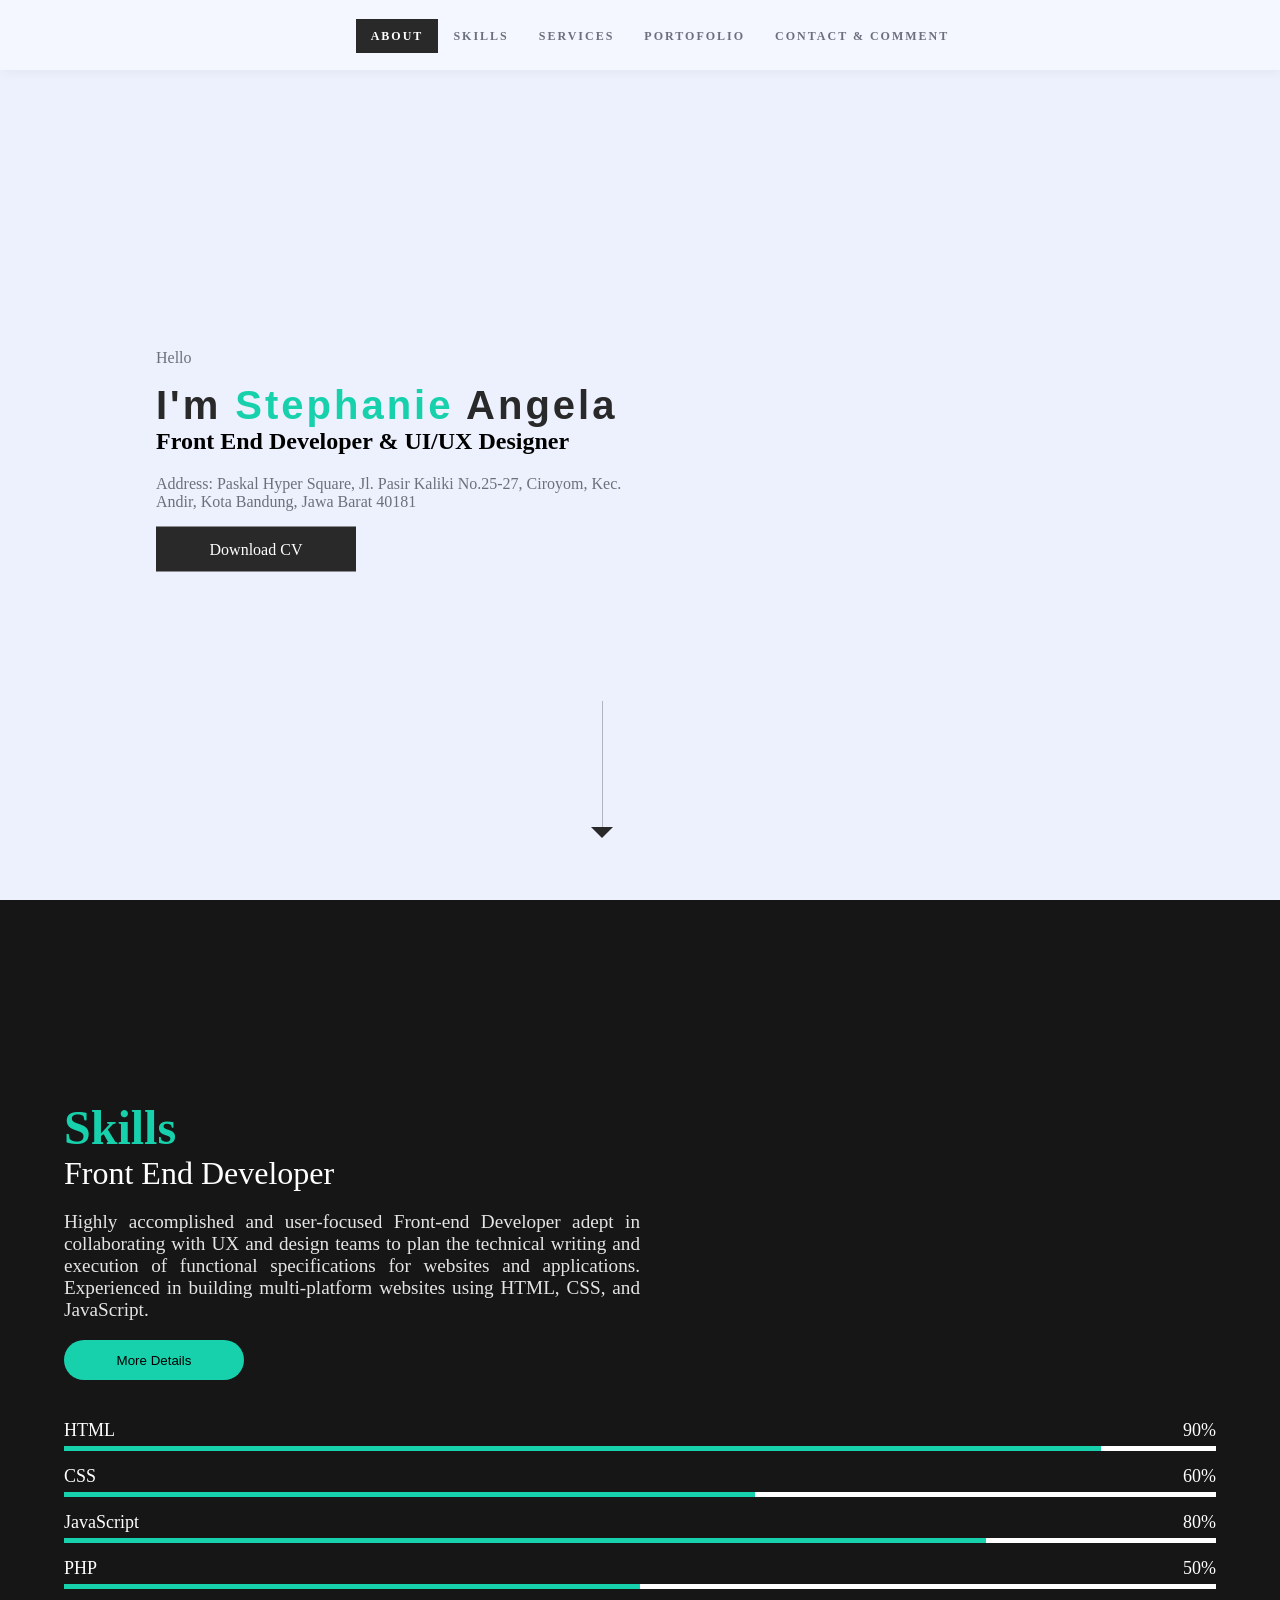
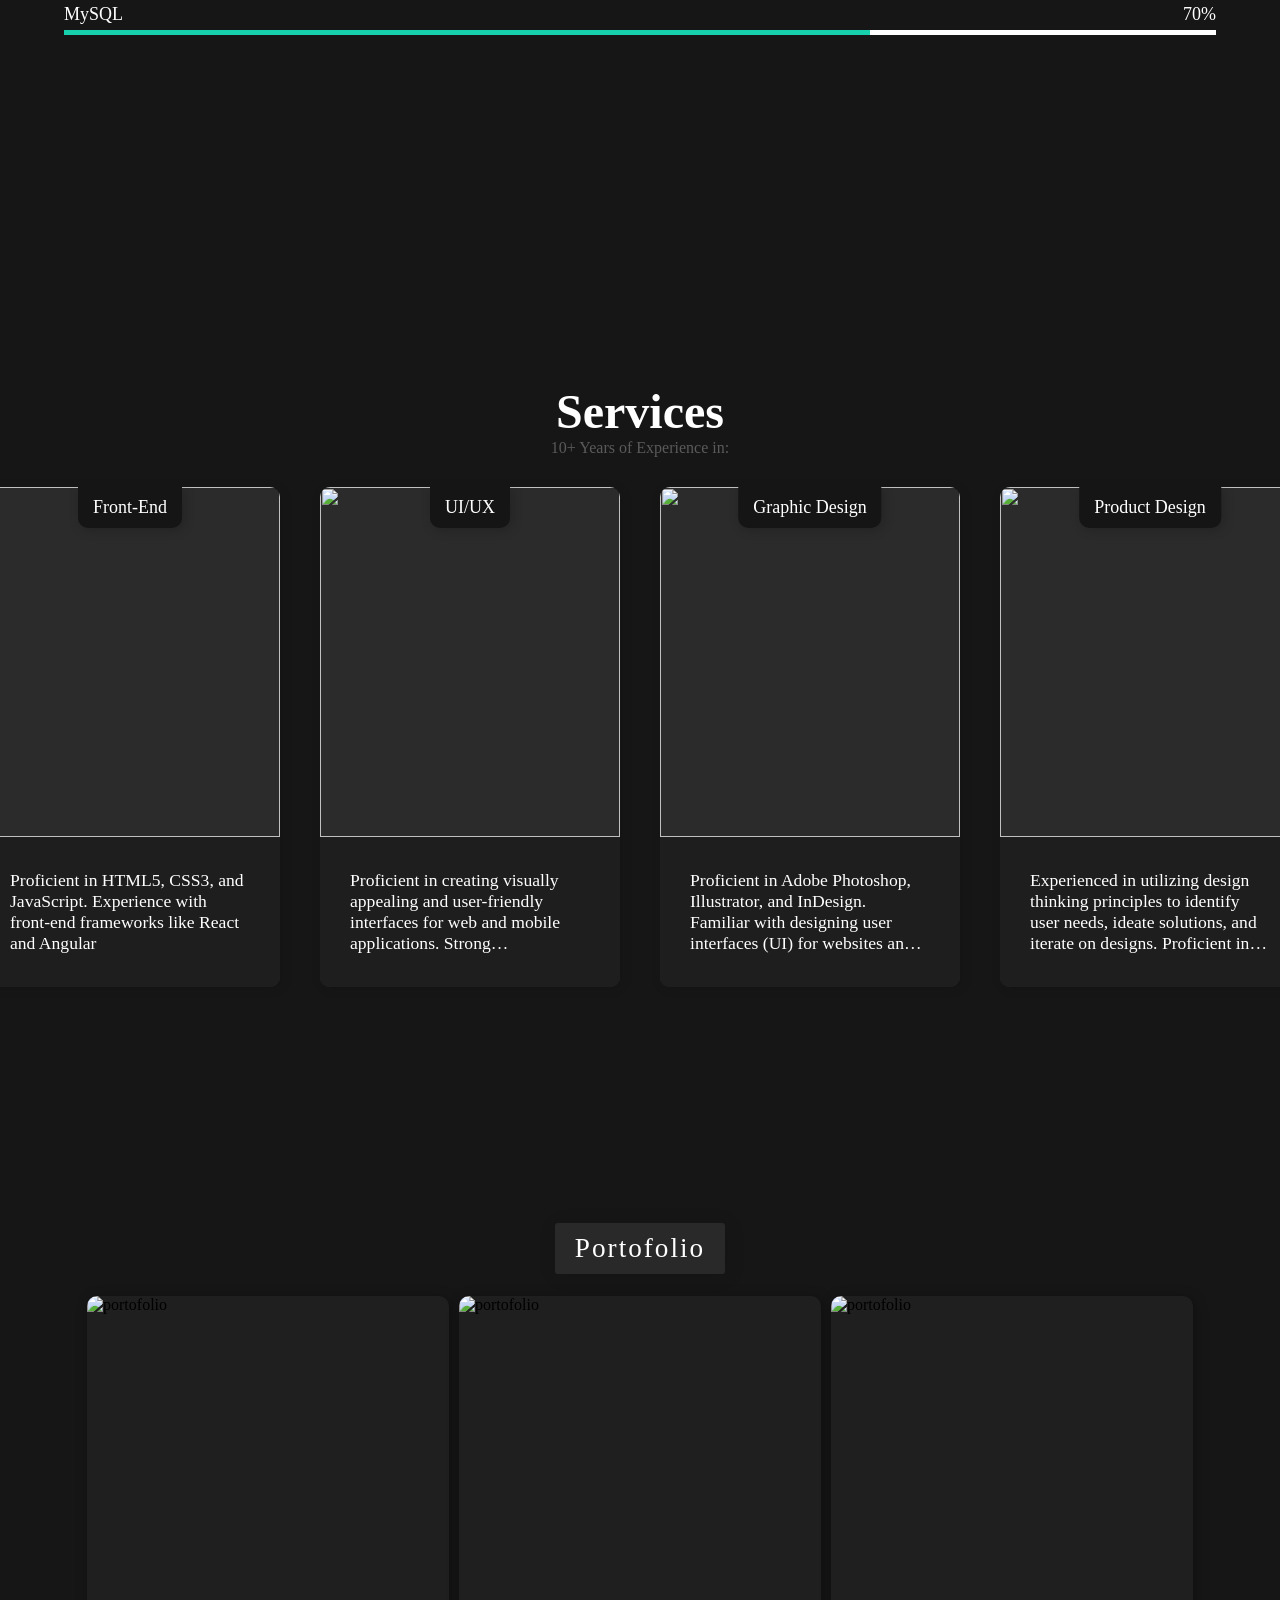
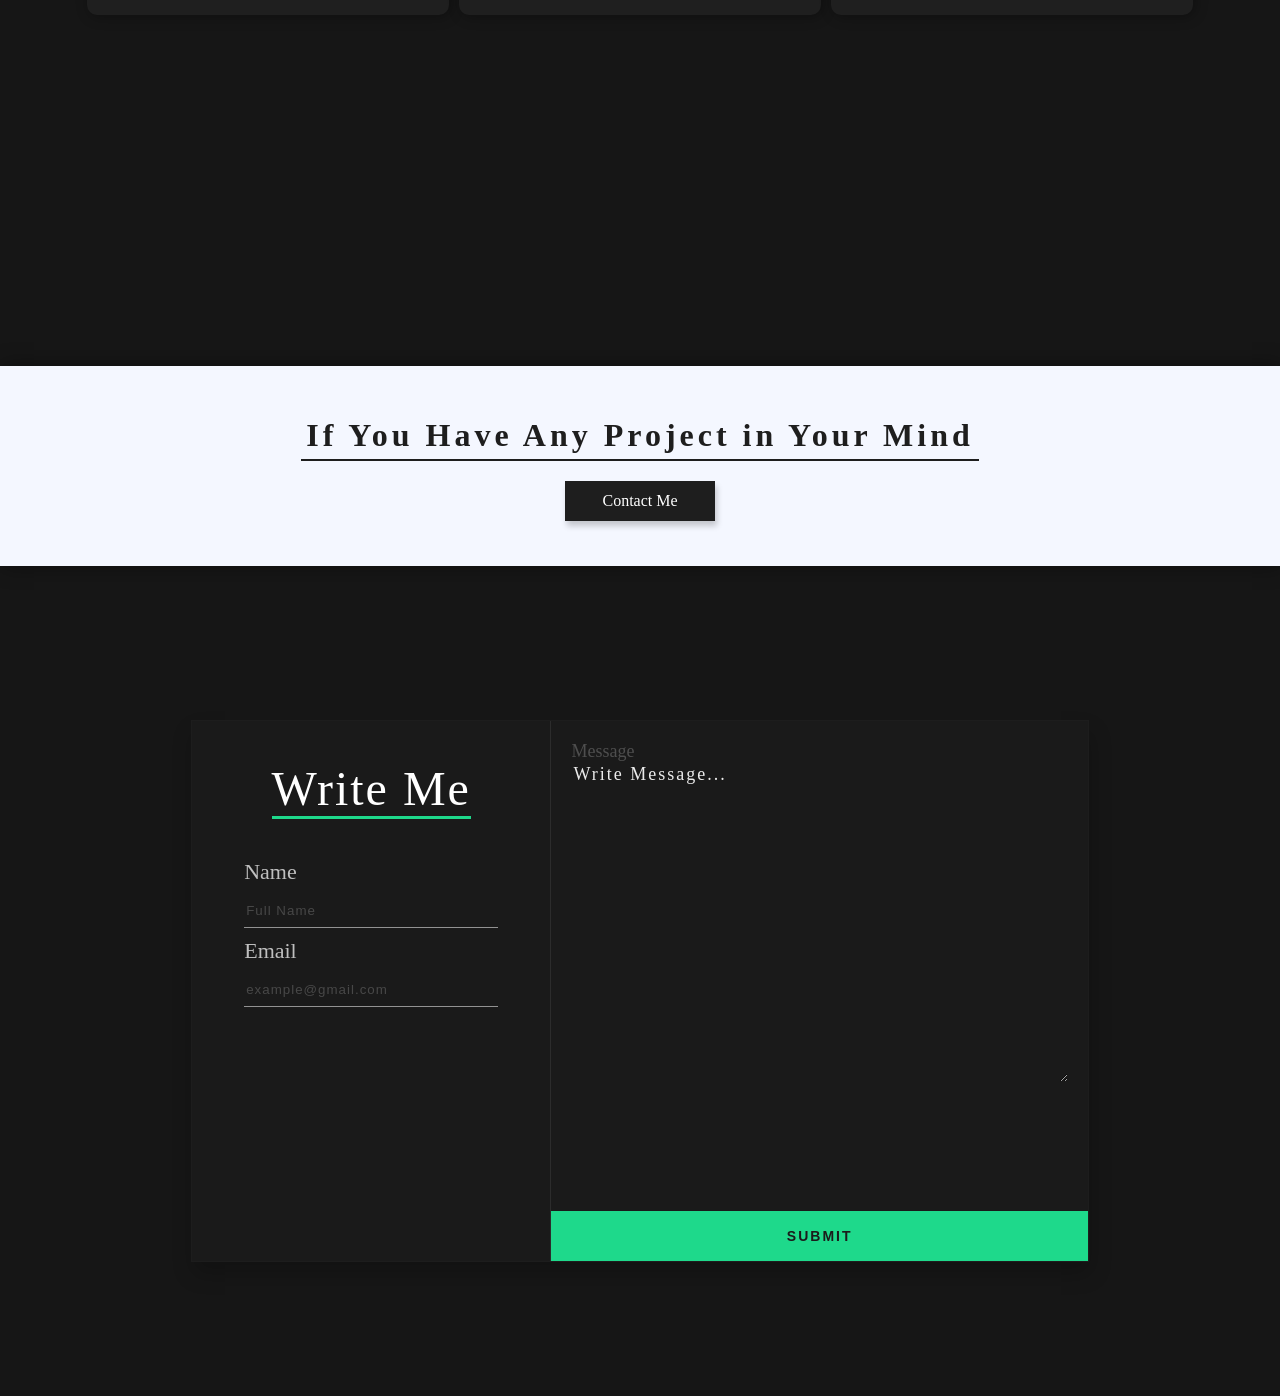
==== index.html @ 027e1a43 "Rename personalwebsite.html to index.html" ====
<!DOCTYPE html>
<html lang="en">
<head>
    <meta charset="UTF-8">
    <meta http-equiv="X-UA-Compatible" content="Ie-edge">
    <meta name="viewport" content="width=device-width, initial-scale=1.0">
    <title>Stephanie Angela's Personal Website</title>
    <link rel="stylesheet" type="text/css" href="personalwebsite.css">
    <script src="https://kit.fontawesome.com/c8e4d183c2.js" crossorigin="anonymous"></script>
</link>
</head>
<body>
    <section id="main">
        <nav>
            <div class="toggle">
                <i class="fas fa-bars"></i>
            </div>
            <ul class="menu">
                <li><a href="#main" class="active">About</a></li>
                <li><a href="#about">Skills</a></li>
                <li><a href="#services">Services</a></li>
                <li><a href="#portofolio">Portofolio</a></li>
                <li><a href="#contact-form">Contact & Comment</a></li>
            </ul>
        </nav>

        <div class="name">
            <p>Hello</p>
            <h1>I'm <span id="steph">Stephanie</span> Angela</h1>
            <h2>Front End Developer & UI/UX Designer</h2>
            <p class="details">
                Address: Paskal Hyper Square, Jl. Pasir Kaliki No.25-27, Ciroyom, Kec. Andir, Kota Bandung, Jawa Barat 40181
            </p>
            <a href="#" class="cv">Download CV</a>
        </div>

        <div class="social">
            <a href="#"><i class="fab fa-facebook-f"></i></a>
            <a href="#"><i class="fab fa-twitter"></i></a>
            <a href="#"><i class="fab fa-instagram"></i></a>
            <a href="#"><i class="fab fa-youtube"></i></a>
        </div>
        <div class="arrow"></div>
    </section>

    <section class="skills" id="about" >
        <div class="skills-content">
            <div class="column left">
                <div class="about-text">
                <h1>Skills</h1>
                <h2>Front End Developer</h2>
                <p>Highly accomplished and user-focused Front-end Developer adept in collaborating with UX and design 
                    teams to plan the technical writing and execution of functional specifications for websites and 
                    applications. Experienced in building multi-platform websites using HTML, CSS, and JavaScript. </p>
                <button>More Details</button>
                </div>
            </div>
            
            <div class="column right">
                    <div class="bars">
                        <div class="info">
                            <span>HTML</span>
                            <span>90%</span>
                        </div>
                        <div class="line html"></div>
                    </div>
                    <div class="bars">
                        <div class="info">
                            <span>CSS</span>
                            <span>60%</span>
                        </div>
                        <div class="line css"></div>
                    </div>
                    <div class="bars">
                        <div class="info">
                            <span>JavaScript</span>
                            <span>80%</span>
                        </div>
                        <div class="line js"></div>
                    </div>
                    <div class="bars">
                        <div class="info">
                            <span>PHP</span>
                            <span>50%</span>
                        </div>
                        <div class="line php"></div>
                    </div>
                    <div class="bars">
                        <div class="info">
                            <span>MySQL</span>
                            <span>70%</span>
                        </div>
                        <div class="line mysql"></div>
                    </div>
            </div>
        </div>
    </section>

    <section id="services">
        <div class="s-heading">
            <h1>Services</h1>
            <p>10+ Years of Experience in:</p>
        </div>

        <div class="s-b-container">
            <div class="s-box">
                <div class="s-b-img">
                    <div class="s-type">Front-End</div>
                        <img src="https://global-uploads.webflow.com/6100d0111a4ed76bc1b9fd54/616fc5ee54b33d58053cf060_616fc5e0b1e1d06c916768d9_front-end-back-end.png">
                </div>
                <div class="s-b-text">
                    <a href="#">Proficient in HTML5, CSS3, and JavaScript. 
                        Experience with front-end frameworks like React and Angular</a>
                </div>
            </div>
            <div class="s-box">
                <div class="s-b-img">
                    <div class="s-type">UI/UX</div>
                        <img src="https://indi.tech/wp-content/uploads/2022/03/Screenshot-2022-03-24-223956.png">
                </div>
                <div class="s-b-text">
                    <a href="#"> Proficient in creating visually appealing and user-friendly interfaces for web 
                        and mobile applications. Strong understanding of UX principles and best practices. </a>
                </div>
            </div>
            <div class="s-box">
                <div class="s-b-img">
                    <div class="s-type">Graphic Design</div>
                        <img src="https://media.istockphoto.com/id/1288965449/vector/graphic-designer-creating-logo-design-vector-flat-isometric-illustration.jpg?s=612x612&w=0&k=20&c=G-Nhw42gJpuf72LBeh7dXHZddr7UV7bTt72ZEsqevzY=">
                </div>
                <div class="s-b-text">
                    <a href="#">Proficient in Adobe Photoshop, Illustrator, and InDesign. Familiar with designing user 
                        interfaces (UI) for websites and applications, ensuring usability, accessibility, and aesthetics.  </a>
                </div>
            </div>
            <div class="s-box">
                <div class="s-b-img">
                    <div class="s-type">Product Design</div>
                        <img src="https://emeritus.org/wp-content/uploads/2022/08/Featured-Image-33.png">
                </div>
                <div class="s-b-text">
                    <a href="#">Experienced in utilizing design thinking principles to identify user needs, ideate solutions, 
                        and iterate on designs. Proficient in creating low-fidelity wireframes and high-fidelity interactive 
                        prototypes using tools such as Sketch, Figma, or Adobe XD.</a>
                </div>
            </div>
        </div>
    </section>

    <section id="portofolio">
        <h1 class="p-heading">Portofolio</h1>

        <div class="p-b-container">
            <div class="p-box">
                <div class="text-overlay">
                    <h1>Travel Website</h1>
                </div>
                <img src="https://images-platform.99static.com//OyZG6iIJVFMuperwHRCXQk_ewck=/0x0:1400x1400/fit-in/590x590/99designs-contests-attachments/56/56271/attachment_56271979" alt="portofolio">
            </div>
            <div class="p-box">
                <div class="text-overlay">
                    <h1>Agency Website</h1>
                </div>
                <img src="https://i.pinimg.com/originals/68/38/cc/6838ccf00667912d9f5ada40a5f60408.png" alt="portofolio">
            </div>
            <div class="p-box">
                <div class="text-overlay">
                    <h1>Marketing Website</h1>
                </div>
                <img src="https://cdn.dribbble.com/users/2498386/screenshots/15961096/media/a17e617a6be19c9d91671f902dd7d8f4.png?compress=1&resize=400x300&vertical=center" alt="portofolio">
            </div>
        </div>
    </section>

    <section id="contact-btn">
        <h1>If You Have Any Project in Your Mind</h1>
        <a href="#contact-form">Contact Me</a>
    </section>

    <section id="contact-form">
        <form>
            <div class="contact-left">
                <h1 class="c-l-heading">Write Me</h1>
                <div class="f-name">
                    <span class="font">Name</span>
                    <input type="text" placeholder="Full Name">
                </div>

                <div class="f-email">
                    <span class="font">Email</span>
                    <input type="email" placeholder="example@gmail.com">
                </div>
            </div>

            <div class="contact-right">
                <div class="message">
                    <span class="font">Message</span>
                    <textarea name="message" row="5" cols="20" placeholder="Write Message..."></textarea>
                </div>
                <button>submit</button>
            </div>
        </form>
    </section>

    <script type="text/javascript" src="personalwebsite.js"></script>

    <script type="text/javascript">
        $(document).ready(function(){
            $('.toggle').click(function(){
                $('.toggle i').toggleClass('active');
                $('nav ul').toggleClass('active-menu');
            });
        });
    </script>


</body>
</html></html>
---- personalwebsite.css ----
body{
    margin: 0px;
    padding: 0px;
    background-color: #161616;
}

html{
    scroll-behavior: smooth;
}

ul{
    list-style: none;
}

a{
    text-decoration: none;
}

.toggle{
    display: none;
}

#main{
    width: 100%;
    height: 100vh;
    box-sizing: border-box;
    background-color: #edf1fd;
    position: relative;
    background-image: url(../gambar/photo.png);
    background-repeat: no-repeat;
    background-size: 650px;
    background-position: bottom right;
    background-position-x: 90%;
}

nav{
    display: flex;
    justify-content: center;
    align-items: center;
    text-transform: uppercase;
    font-weight: 600;
    letter-spacing: 2px;
    font-family: calibri;
    position: fixed;
    top: 0;
    left: 0;
    width: 100%;
    box-sizing: border-box;
    padding: 10px 50px;
    background-color: #f4f7ff;
    box-shadow: 2px 2px 12px rgba(0,0,0,0.05);
    z-index: 1;
}

.menu{
    display: flex;
}

.menu li a{
    padding: 10px 15px;
    color: #6c707c;
    font-size: 12px;
}

.logo{
    font-size: 25px;
    font-weight: bold;
    color: #292929;
    font-family: Poppins;
}

.menu li a:hover,
.menu li a.active{
    background-color: #292929;
    color: #ffffff !important;
    font-weight: 700;
    transition: all ease 0.4s;
}

.name{
    font-family: calibri;
    width: 500px;
    position: absolute;
    left: 20%;
    top: 50%;
    transform: translate(-20%,-50%);
}

.name p:nth-child(1),
.name .details{
    margin-top: 20px;
    color:#6c707c;
    font-size: 16px;
}

.name h1{
    font-family: 'Poppins', sans-serif;
    font-size: 40px;
    margin: 0px;
    letter-spacing: 3px;
    color: #292929;
}

.name h2{
    margin-bottom: 0px;
}

.cv{
    width: 200px;
    height: 45px;
    display: flex;
    justify-content: center;
    align-items: center;
    background-color: #292929;
    color: #ffffff;
}

.cv:hover{
    background-color: #131313;
    transition: all ease 0.5s;
}

#steph{
    color: #17d1ac;
}

.social{
    position: absolute;
    left: 50px;
    bottom: 50px;
    display: flex;
}

.social a{
    margin: 6px 12px;
}

.social i{
    color: rgba(18,17,17,0,4);
    font-size: 14px;
}

.social a:hover i{
    color:#17d1ac;
    transition: all ease 0.5s;
}

.arrow{
    align-self: end;
    width: 50%;
    height: 15%;
    margin-bottom: 4em;
    position: absolute;
    bottom: 0px;
    left: -3%;
    border-right: 1px solid rgba(41,41,41,0.3);
}

.arrow::after{
    content: '';
    position: absolute;
    width: 0;
    height: 0;
    border-style: solid;
    border-width: 11px 11px 0px 11px;
    border-color: #292929 transparent transparent transparent;
    right: -0.7em;
    bottom: -2px;
}

#about{
    width: 100%;
    height: 100vh;
    box-sizing: border-box;
    display: flex;
    align-items: center;
    justify-content: center;
    padding: 50px 5% 0px 5%;
}

.about-text{
    font-family: calibri;
    width: 50%;
}

.about-text h1{
    font-size: 3rem;
    color: #17d1ac;
}

.about-text h2{
    font-size: 2rem;
    color: #ffffff;
    font-weight: 400;
}

.about-text h1,h2{
    margin: 0px;
    padding: 0px;
}

.about-text p{
    font-size: 1.2rem;
    color: rgba(251,251,251,0.90);
}

.about-text button{
    width: 180px;
    height: 40px;
    border-radius: 20px;
    border: none;
    outline: none;
    background-color: #17d1ac;
}

.about-text button:hover{
    color: #ffffff;
    transition: all ease 0.3s;
}

.skills .skills-content .right{
    margin-top: 40px;
}

.skills .skills-content .left p{
    text-align: justify;
}

.skills .skills-content .left a:hover{
    color: #17d1ac;
    background: none;
}
.skills .skills-content .right .bars{
    margin-bottom: 15px;
}
.skills .skills-content .right .info{
    display: flex;
    margin-bottom: 5px;
    align-items: center;
    justify-content: space-between;
}
.skills .skills-content .right span{
    font-weight: 500;
    font-size: 18px;
    color: #ffffff;
    font-family: calibri;
}
.skills .skills-content .right .line{
    height: 5px;
    width: 100%;
    background: #ffffff;
    position: relative;
}
.skills .skills-content .right .line::before{
    content: "";
    position: absolute;
    height: 100%;
    left: 0;
    top: 0;
    background: #17d1ac;
}

.skills-content .right .html::before{
    width: 90%;
}
.skills-content .right .css::before{
    width: 60%;
}
.skills-content .right .js::before{
    width: 80%;
}
.skills-content .right .php::before{
    width: 50%;
}
.skills-content .right .mysql::before{
    width: 70%;
    margin-bottom: 100px;
}


#services{
    width: 100%;
    height: 100vh;
    font-family: calibri;
    display: flex;
    flex-direction: column;
    align-items: center;
    justify-content: center;
    padding-top: 40px;
}

.s-heading h1{
    color: #ffffff;
    font-size: 3rem;
    margin: 0px;
    padding: 0px;
}

.s-heading p{
    color: rgba(249,249,249,0.30);
    font-size: 1rem;
    margin: 0px;
    padding: 0px;
}

.s-heading{
    text-align: center;
    margin: 10px 0px;

}

.s-box{
    background-color: #2b2b2b;
    width: 300px;
    height: 500px;
    margin: 20px;
    border-radius: 10px;
    overflow: hidden;
    box-shadow: 2px 2px 12px rgba(0,0,0,0.1);
    position: relative;
}

.s-b-container{
    display: flex;
    justify-content: center;
    align-items: center;
}

.s-b-img{
    width: 100%;
    height: 70%;
}

.s-b-img img{
    width: 100%;
    height: 100%;
    object-fit: cover;
}

.s-b-text{
    width: 100%;
    height: 30%;
    background-color: #1e1e1e;
    display: flex;
    justify-content: center;
    align-items: center;
}

.s-b-text a{
    margin: 0px;
    color: #ffffff;
    font-size: 1.1rem;
    font-family: calibri;
    display: block;
    display: -webkit-box;
    max-width: 80%;
    -webkit-line-clamp: 4;
    overflow: hidden;
    text-overflow: ellipsis;
    -webkit-box-orient: vertical;
}

.s-type{
    font-family: calibri;
    color: #ffffff;
    background-color: #151515;
    padding: 10px 15px;
    position: absolute;
    top: 0px;
    left: 50%;
    transform: translateX(-50%);
    font-size: 18px;
    border-radius: 0px 0px 10px 10px;
    box-shadow: 2px 2px 12px rgba(0,0,0,0.2);
}

.s-box:hover{
    transform: translateY(-10px);
    transition: all ease 0.3s;
}

.s-b-text a:hover{
    color: rgba(255,255,255,0.50);
}

#portofolio{
    width: 100%;
    box-sizing: border-box;
    font-family: calibri;
    display: flex;
    flex-direction: column;
    justify-content: center;
    align-items: center;
    padding: 60px 2% 20px 2%;
}

.p-heading{
    font-family: calibri;
    font-size: 1.7rem;
    text-align: center;
    color: #ffffff;
    font-weight: 400;
    padding: 10px 20px;
    background-color: #292929;
    letter-spacing: 2px;
    border-radius: 3px;
    box-shadow: 2px 2px 20px rgba(0,0,0,0.1);
}

.p-box{
    background-color: #1f1f1f;
    overflow: hidden;
    border-radius: 10px;
    box-shadow: 2px 2px 13px rgba(0,0,0,0.3);
    position: relative;
}

.p-b-container{
    width: 90%;
    height: 70vh;
    display: grid;
    grid-template-rows: auto auto;
    grid-template-columns: 1fr 1fr 1fr;
    grid-gap: 10px;
}

.text-overlay{
    font-family: calibri;
    position: absolute;
    left: 0;
    top: 0;
    width: 100%;
    height: 100%;
    display: flex;
    justify-content: center;
    align-items: center;
    flex-direction: column;
    background-color: rgba(23,209,172,0.89);
    display: none;
}

.text-overlay h1{
    color: #ffffff;
}

.text-overlay h1{
    font-size: 2.2rem;
    margin: 0px;
    padding: 0px;
    letter-spacing: 2px;
}

.p-box:hover .text-overlay{
    display: flex;
}

.p-box img{
    width: 100%;
    height: 100%;
    object-fit: cover;
}

#contact-btn h1{
    font-size: 2rem;
    color: #1e1e1e;
    font-family: calibri;
    margin: 10px;
    padding: 5px;
    letter-spacing: 4px;
    border-bottom: 2px solid #1e1e1e;
}

#contact-btn{
    width: 100%;
    display: flex;
    flex-direction: column;
    justify-content: center;
    align-items: center;
    height: 200px;
    background-color: #f4f7ff;
    margin: 20px 0px;
    box-sizing: border-box;
    box-shadow: 2px 0px 20px rgba(0,0,0,0.4);
}

#contact-btn a{
    color: white;
    font-size: 1rem;
    font-family: calibri;
    width: 150px;
    height: 40px;
    margin: 10px;
    background-color: #1e1e1e;
    box-shadow: 2px 5px 6px rgba(0,0,0,0.2);
    display: flex;
    justify-content: center;
    align-items: center;
}

#contact-btn a:hover{
    background-color: #17d1ac;
    color: #000000;
    transition: all ease 0.5s;
    font-weight: 700;
}

#contact-form{
    width: 100%;
    height: 90vh;
    display: flex;
    justify-content: center;
    align-items: center;
}

#contact-form form{
    display: flex;
    width: 70%;
    height: 60vh;
    background-color: #1a1a1a;
    box-shadow: 2px 12px 20px rgba(0,0,0,0.2);
    border: 1px solid rgba(255,255,255,0.01);
}

.contact-left{
    width: 40%;
    height: 100%;
    display: flex;
    flex-direction: column;
    align-items: center;
}

.contact-right{
    width: 60%;
    height: 100%;
    box-sizing: border-box;
    display: flex;
    flex-direction: column;
    justify-content: space-between;
    border-left: 1px solid rgba(255,255,255,0.08);
}

.c-l-heading{
    font-family: calibri;
    color: white;
    font-size: 3rem;
    letter-spacing: 2px;
    font-weight: 400;
    border-bottom: 3px solid #1ed98b;
}

.f-email,.f-name{
    display: flex;
    flex-direction: column;
    font-family: calibri;
}

.f-email .font, 
.f-name .font{
   color: #bfbfbf;
   font-size: 22px;
}

.f-email input,
.f-name input{
    height: 30px;
    width: 250px;
    border: none;
    outline: none;
    background-color: transparent;
    border-bottom: 1px solid #929292;
    color: white;
    margin: 10px 0px;
}

.f-email input::placeholder,
.f-name input::placeholder{
    opacity: 0.5;
    letter-spacing: 1px;
}

.f-email input:focus,
.f-name input:focus{
    border-bottom: 1px solid #17d1ac;
    transition: all ease 0.5s;
}

.message .font{
    font-size: 18px;
    color: #4e4e4e;
    font-family: calibri;
}

.message{
    margin: 20px;
    display: flex;
    flex-direction: column;
}

.contact-right textarea{
    width: 100% !important;
    height: 320px !important;
    border: none;
    outline: none;
    background-color: transparent;
    box-sizing: border-box;
    color: #ebebeb;
    font-size: 16px;
}

.contact-right textarea::placeholder{
    color: #ebebeb;
    font-size: 18px;
    letter-spacing: 2px;
    font-family: calibri;
}

.contact-right button{
    width: 100%;
    height: 50px;
    background-color: #1ed98b;
    font-weight: bold;
    outline: none;
    border: none;
    margin: 0px;
    color: #1b1b1b;
    font-size: 14px;
    text-transform: uppercase;
    letter-spacing: 2px;
}

@media(max-width: 1190px){
    #main{
       background-size: 1150px; 
    }
    .name{
        left: 10%;
        top: 50%;
        transform: translate(-10%,-50%);
    }
    .about-model img{
        height: 400px;
    }
    #services{
        height: auto;
    }
    .s-b-container{
        flex-wrap: wrap;
    }
    .s-box{
        flex-grow: 1;
    }
    .s-b-text{
        text-align: center;
    }
    #contact-form form{
        width: 95% !important;
    }
}

@media(max-width:970px){
    #main{
        background-image: none !important;
    }
    .name{
        left: 50%;
        top: 50%;
        transform: translate(-50%,-50%);
    }
    .about-model{
        display: none;
    }
    #about{
        justify-content: center;
        padding-top: 0px;
    }
    .about-text{
        width: 90%;
    }
    .about-text h1{
        font-size: 4rem;
    }
    .p-b-container{
        width: 100%;
    }
}

@media(max-width: 900px){
    
    .toggle{
        display: block;
    }
    .toggle i.active:before{
        content: '\f00d';
    }
    nav{
        padding: 10px 30px;
    }
    nav ul{
        position: absolute;
        width: 100%;
        height: auto;
        box-sizing: border-box;
        background-color: #0f0f0f;
        top: 50px;
        left: 0;
        transition: 0.5s;
        overflow: hidden;
        border: 3px solid #1f1f1f;
        display: none !important;
        margin: 0px;
        padding: 0px;
    }
    nav ul li a{
        border-bottom: 1px solid rgba(255,255,255,0.10);
        width: 100%;
        height: 50px;
        display: flex;
        justify-content: center;
        align-items: center;
        margin: 0px !important;
        padding: 0px !important;
    }
    .active-menu{
        display: block !important;
    }
    .p-b-container{
        grid-template-columns: 1fr 1fr;
        grid-template-rows: auto;
        height: auto;
        grid-gap: 10px;
    }
    #contact-btn h1{
        font-size: 1.4rem;
        text-align: center;
    }
    #contact-form{
        padding: 20px;
        height: auto;
        box-sizing: border-box;
    }
    #contact-form form{
        flex-direction: column;
        height: auto;
        padding: 20px;
        width: 90px !important;  
    }
    .contact-left,
    .contact-right{
        width: 100%;
        border: none;
    }
    .f-email,
    .f-name{
        width: 100%;
    }
    .f-email input,
    .f-name input{
        width: 100%;
        border: none;
        background-color: #262626 !important;
        padding: 10px;
        box-sizing: border-box;
        height: 40px;
    }
    textarea{
        background-color: #262626 !important;
        margin: 10px 0px;
        padding: 10px;
        height: 200px !important;
        width: 100% !important;
    }
    .message{
        margin: 0px;
    }
    #contact-form form h1{
        margin: 5px 0px;
    }
}

@media(max-width:600px){
    .p-b-container{
        grid-template-columns: 1fr;
    }
    #contact-btn h1{
        font-size: 1.2rem;
        margin: 0px 10%;
    }
    .name{
        width: 60%;
    }
    .arrow{
        margin-bottom: 20px;
    }
    .social{
        left: 50px;
        transform: translateX(-10px);
    }
}

@media(max-width:400px){
    .s-box{
        width: 100%;
        height: 400px;
    }
}
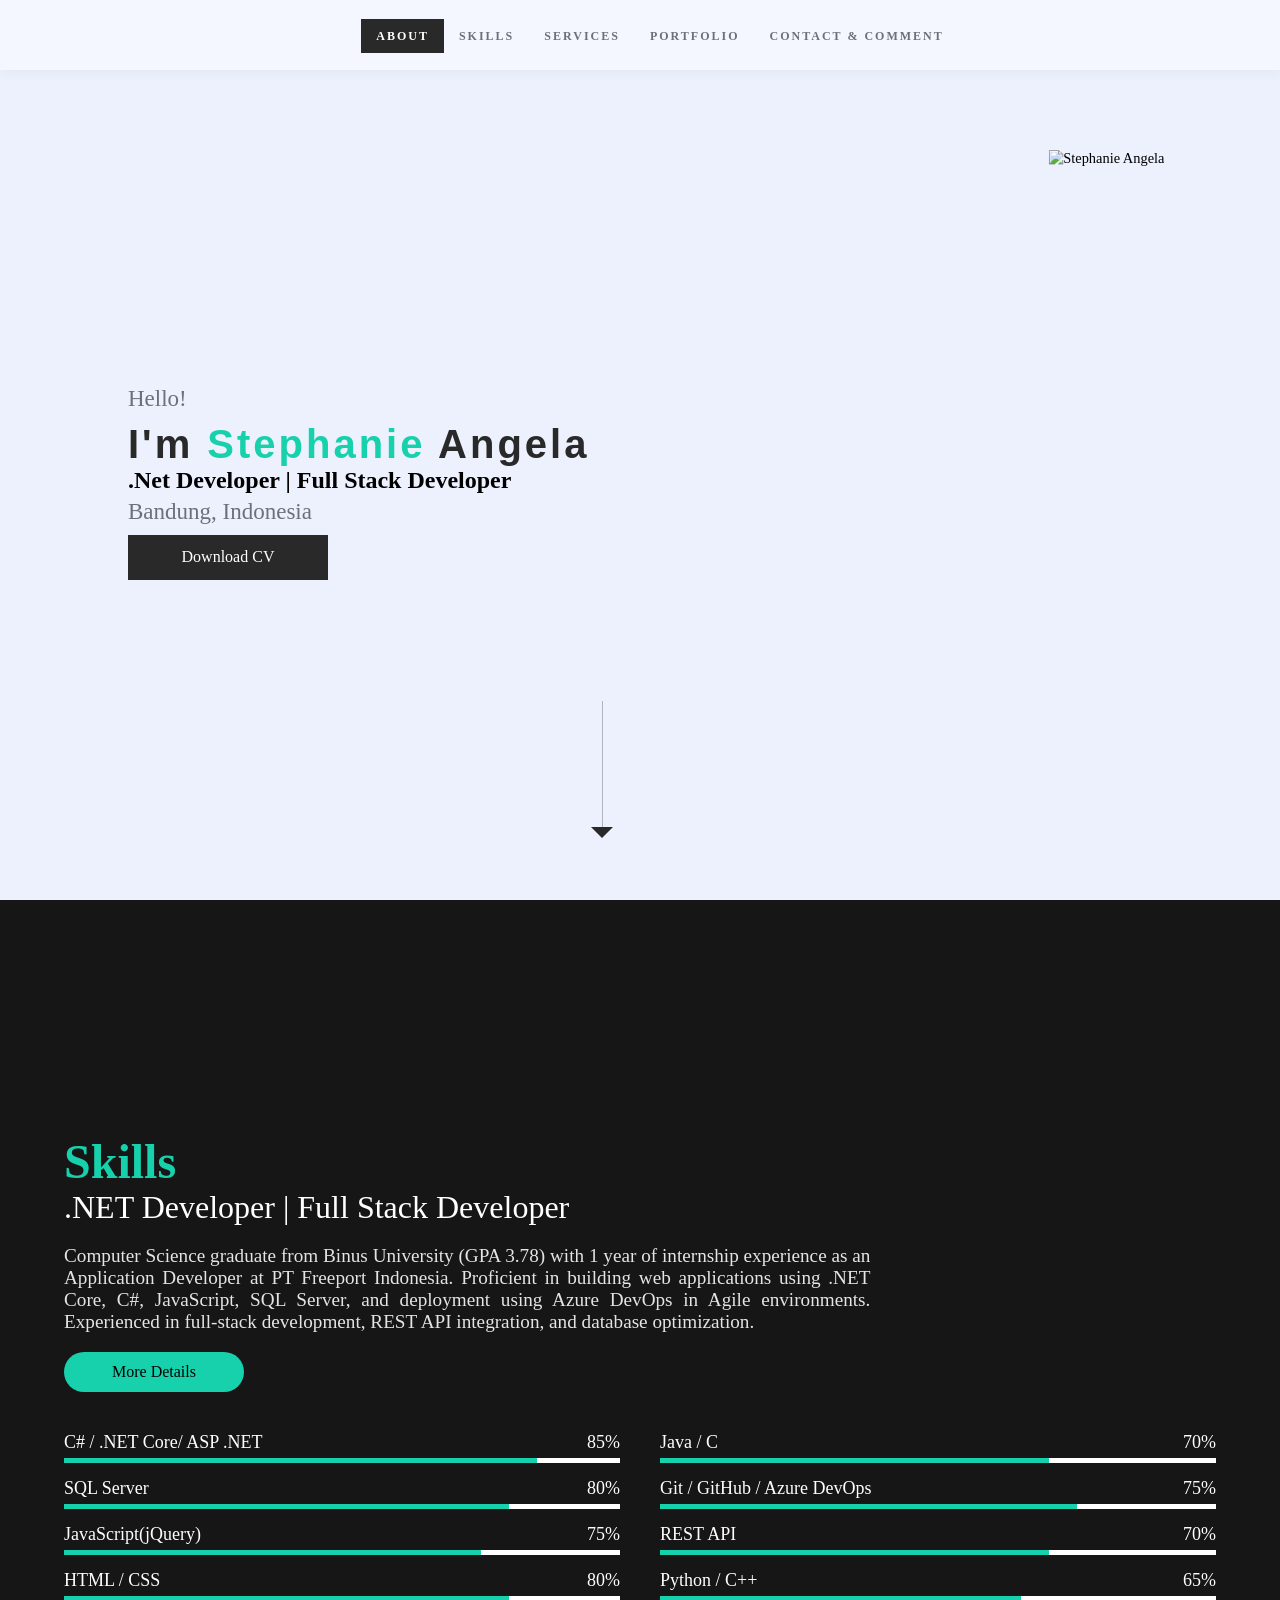
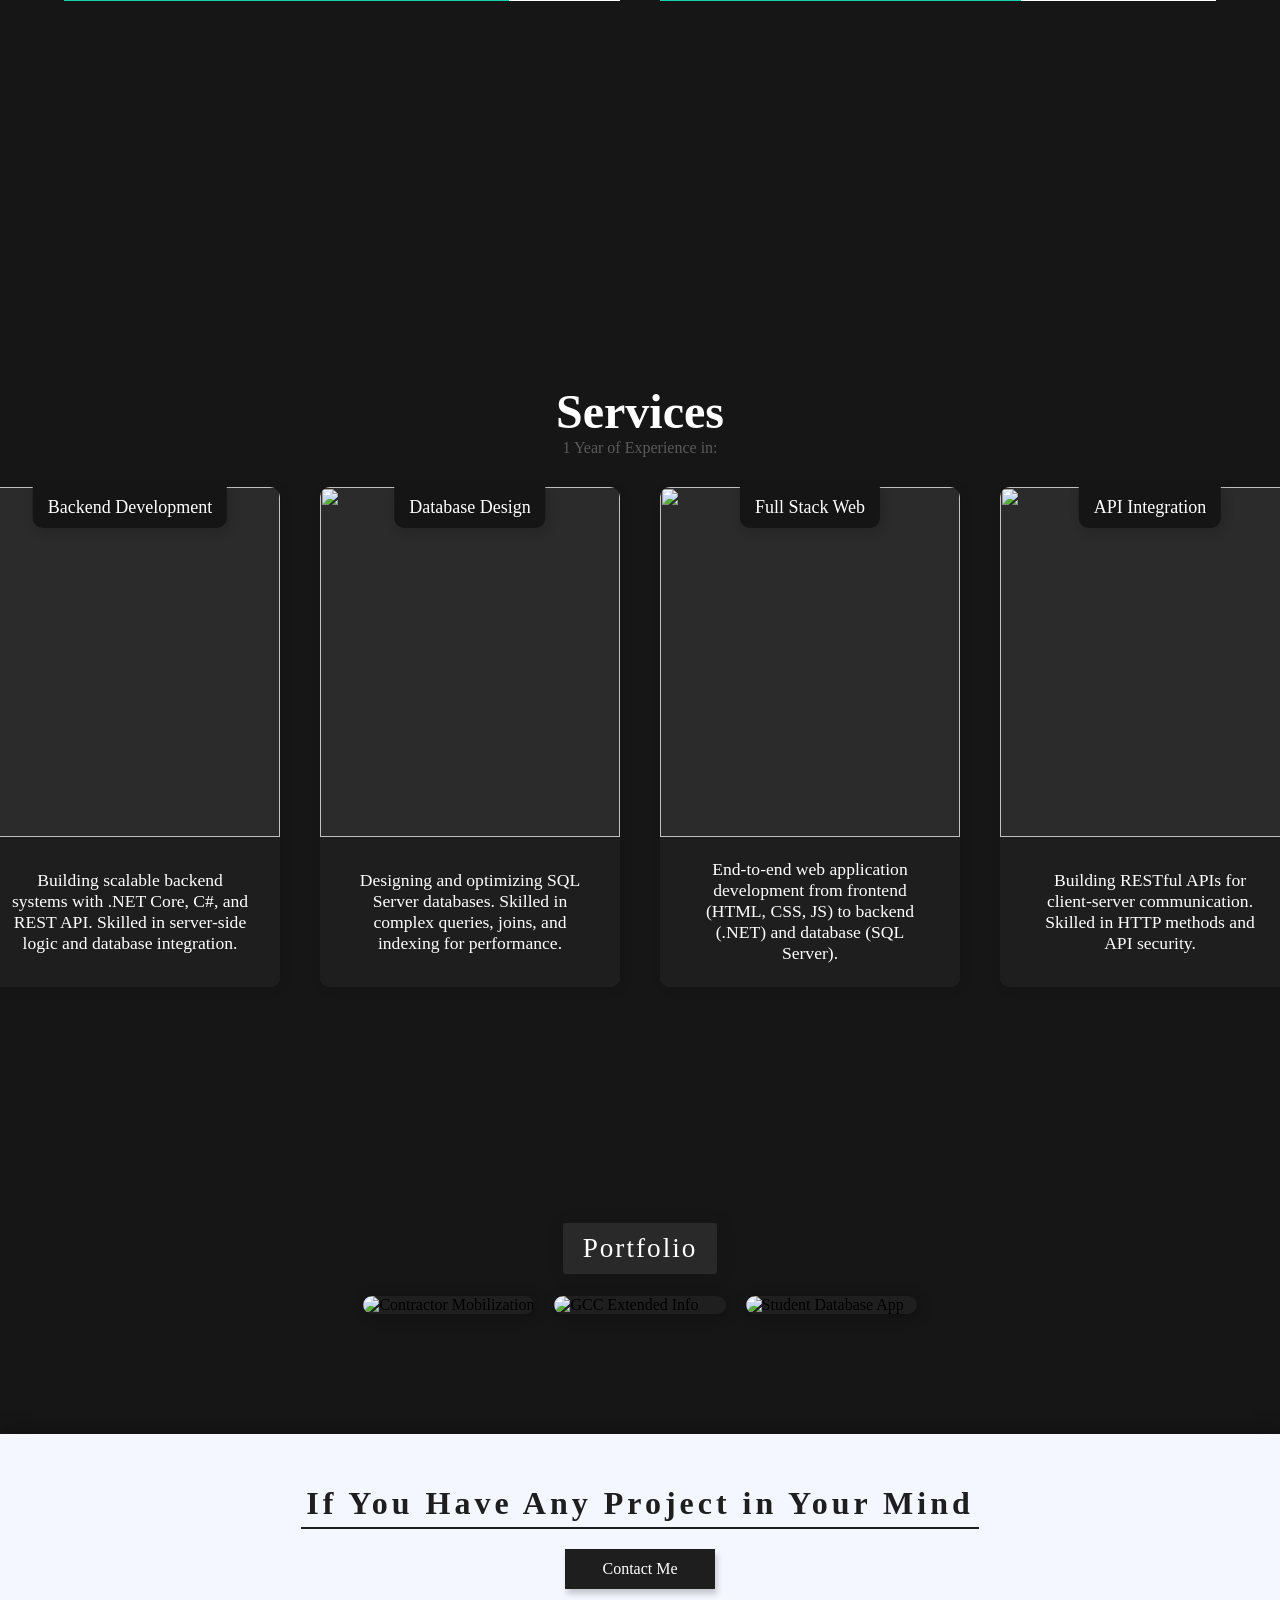
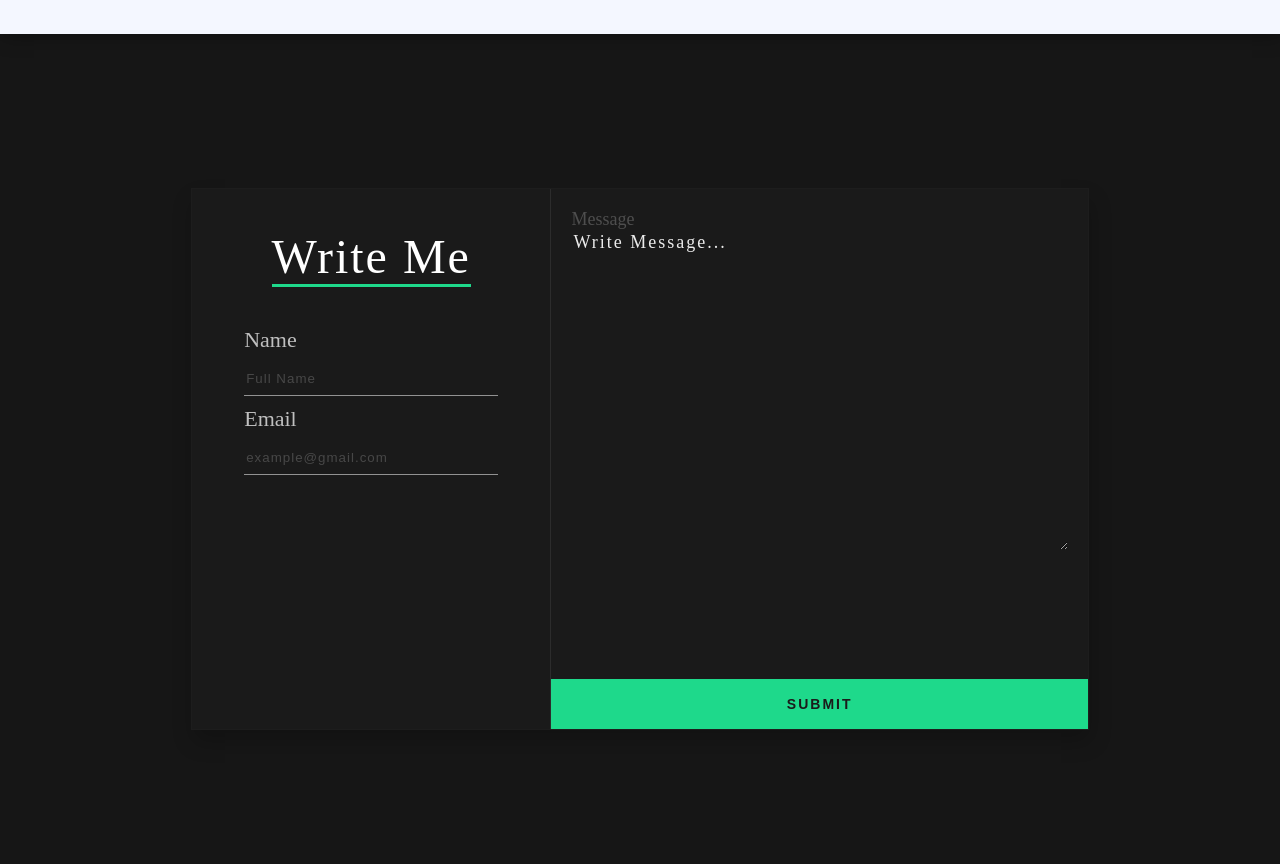
==== commit 2f7b7984: "Updated information" ====
--- a/index.html
+++ b/index.html
@@ -19,20 +19,24 @@
                 <li><a href="#main" class="active">About</a></li>
                 <li><a href="#about">Skills</a></li>
                 <li><a href="#services">Services</a></li>
-                <li><a href="#portofolio">Portofolio</a></li>
+                <li><a href="#portofolio">Portfolio</a></li>
                 <li><a href="#contact-form">Contact & Comment</a></li>
             </ul>
         </nav>
 
         <div class="name">
-            <p>Hello</p>
+            <p>Hello!</p>
             <h1>I'm <span id="steph">Stephanie</span> Angela</h1>
-            <h2>Front End Developer & UI/UX Designer</h2>
+            <h2>.Net Developer | Full Stack Developer</h2>
             <p class="details">
-                Address: Paskal Hyper Square, Jl. Pasir Kaliki No.25-27, Ciroyom, Kec. Andir, Kota Bandung, Jawa Barat 40181
+                Bandung, Indonesia
             </p>
-            <a href="#" class="cv">Download CV</a>
-        </div>
+            <a href="https://drive.google.com/uc?export=download&id=1ejGjfttc_iHRdb2MkEZU0wn0JIHQYOEX" class="cv">Download CV</a>
+        </div>
+
+        <div class="profile-photo">
+                <img src="gambar/photo.png" alt="Stephanie Angela">
+            </div>
 
         <div class="social">
             <a href="#"><i class="fab fa-facebook-f"></i></a>
@@ -47,51 +51,55 @@
         <div class="skills-content">
             <div class="column left">
                 <div class="about-text">
-                <h1>Skills</h1>
-                <h2>Front End Developer</h2>
-                <p>Highly accomplished and user-focused Front-end Developer adept in collaborating with UX and design 
-                    teams to plan the technical writing and execution of functional specifications for websites and 
-                    applications. Experienced in building multi-platform websites using HTML, CSS, and JavaScript. </p>
-                <button>More Details</button>
+                    <h1>Skills</h1>
+                    <h2>.NET Developer | Full Stack Developer</h2>
+                    <p>Computer Science graduate from Binus University (GPA 3.78) with 1 year of internship experience as an Application Developer at PT Freeport Indonesia. Proficient in building web applications using .NET Core, C#, JavaScript, SQL Server, and deployment using Azure DevOps in Agile environments. Experienced in full-stack development, REST API integration, and database optimization.</p>
+                    <a href="https://drive.google.com/drive/folders/1UMO92_pX-Y713grtJIJDIM2UeUSdPs7k?usp=sharing" target="_blank" class="details-button">More Details</a>
                 </div>
             </div>
             
             <div class="column right">
-                    <div class="bars">
-                        <div class="info">
-                            <span>HTML</span>
-                            <span>90%</span>
-                        </div>
-                        <div class="line html"></div>
+                <div class="skills-bars-wrapper">
+                    <!-- Kolom 1 -->
+                    <div class="bars-column">
+                        <div class="bars">
+                            <div class="info"><span>C# / .NET Core/ ASP .NET</span><span>85%</span></div>
+                            <div class="line net"></div>
+                        </div>
+                        <div class="bars">
+                            <div class="info"><span>SQL Server</span><span>80%</span></div>
+                            <div class="line sql"></div>
+                        </div>
+                        <div class="bars">
+                            <div class="info"><span>JavaScript(jQuery)</span><span>75%</span></div>
+                            <div class="line js"></div>
+                        </div>
+                        <div class="bars">
+                            <div class="info"><span>HTML / CSS</span><span>80%</span></div>
+                            <div class="line html"></div>
+                        </div>
                     </div>
-                    <div class="bars">
-                        <div class="info">
-                            <span>CSS</span>
-                            <span>60%</span>
-                        </div>
-                        <div class="line css"></div>
+
+                    <!-- Kolom 2 -->
+                    <div class="bars-column">
+                        <div class="bars">
+                            <div class="info"><span>Java / C</span><span>70%</span></div>
+                            <div class="line java"></div>
+                        </div>
+                        <div class="bars">
+                            <div class="info"><span>Git / GitHub / Azure DevOps</span><span>75%</span></div>
+                            <div class="line git"></div>
+                        </div>
+                        <div class="bars">
+                            <div class="info"><span>REST API</span><span>70%</span></div>
+                            <div class="line rest"></div>
+                        </div>
+                        <div class="bars">
+                            <div class="info"><span>Python / C++</span><span>65%</span></div>
+                            <div class="line python"></div>
+                        </div>
                     </div>
-                    <div class="bars">
-                        <div class="info">
-                            <span>JavaScript</span>
-                            <span>80%</span>
-                        </div>
-                        <div class="line js"></div>
-                    </div>
-                    <div class="bars">
-                        <div class="info">
-                            <span>PHP</span>
-                            <span>50%</span>
-                        </div>
-                        <div class="line php"></div>
-                    </div>
-                    <div class="bars">
-                        <div class="info">
-                            <span>MySQL</span>
-                            <span>70%</span>
-                        </div>
-                        <div class="line mysql"></div>
-                    </div>
+                </div>
             </div>
         </div>
     </section>
@@ -99,78 +107,90 @@
     <section id="services">
         <div class="s-heading">
             <h1>Services</h1>
-            <p>10+ Years of Experience in:</p>
+            <p>1 Year of Experience in:</p>
         </div>
 
         <div class="s-b-container">
             <div class="s-box">
                 <div class="s-b-img">
-                    <div class="s-type">Front-End</div>
-                        <img src="https://global-uploads.webflow.com/6100d0111a4ed76bc1b9fd54/616fc5ee54b33d58053cf060_616fc5e0b1e1d06c916768d9_front-end-back-end.png">
-                </div>
-                <div class="s-b-text">
-                    <a href="#">Proficient in HTML5, CSS3, and JavaScript. 
-                        Experience with front-end frameworks like React and Angular</a>
-                </div>
-            </div>
-            <div class="s-box">
-                <div class="s-b-img">
-                    <div class="s-type">UI/UX</div>
-                        <img src="https://indi.tech/wp-content/uploads/2022/03/Screenshot-2022-03-24-223956.png">
-                </div>
-                <div class="s-b-text">
-                    <a href="#"> Proficient in creating visually appealing and user-friendly interfaces for web 
-                        and mobile applications. Strong understanding of UX principles and best practices. </a>
-                </div>
-            </div>
-            <div class="s-box">
-                <div class="s-b-img">
-                    <div class="s-type">Graphic Design</div>
-                        <img src="https://media.istockphoto.com/id/1288965449/vector/graphic-designer-creating-logo-design-vector-flat-isometric-illustration.jpg?s=612x612&w=0&k=20&c=G-Nhw42gJpuf72LBeh7dXHZddr7UV7bTt72ZEsqevzY=">
-                </div>
-                <div class="s-b-text">
-                    <a href="#">Proficient in Adobe Photoshop, Illustrator, and InDesign. Familiar with designing user 
-                        interfaces (UI) for websites and applications, ensuring usability, accessibility, and aesthetics.  </a>
-                </div>
-            </div>
-            <div class="s-box">
-                <div class="s-b-img">
-                    <div class="s-type">Product Design</div>
-                        <img src="https://emeritus.org/wp-content/uploads/2022/08/Featured-Image-33.png">
-                </div>
-                <div class="s-b-text">
-                    <a href="#">Experienced in utilizing design thinking principles to identify user needs, ideate solutions, 
-                        and iterate on designs. Proficient in creating low-fidelity wireframes and high-fidelity interactive 
-                        prototypes using tools such as Sketch, Figma, or Adobe XD.</a>
+                    <div class="s-type">Backend Development</div>
+                        <img src="https://www.michalbialecki.com/wp-content/uploads/2020/06/vs.png">
+                </div>
+                <div class="s-b-text">
+                    <a href="#">Building scalable backend systems with .NET Core, C#, and REST API. Skilled in server-side logic and database integration.</a>
+                </div>
+            </div>
+
+            <div class="s-box">
+                <div class="s-b-img">
+                    <div class="s-type">Database Design</div>
+                        <img src="https://techcommunity.microsoft.com/t5/s/gxcuf89792/images/bS00MjkzMzE0LTF2R093bQ?revision=9">
+                </div>
+                <div class="s-b-text">
+                    <a href="#">Designing and optimizing SQL Server databases. Skilled in complex queries, joins, and indexing for performance.</a>
+                </div>
+            </div>
+
+            <div class="s-box">
+                <div class="s-b-img">
+                    <div class="s-type">Full Stack Web</div>
+                        <img src="https://ih1.redbubble.net/image.637745200.3750/pp,840x830-pad,1000x1000,f8f8f8.u5.jpg">
+                </div>
+                <div class="s-b-text">
+                    <a href="#">End-to-end web application development from frontend (HTML, CSS, JS) to backend (.NET) and database (SQL Server).</a>
+                </div>
+            </div>
+
+            <div class="s-box">
+                <div class="s-b-img">
+                    <div class="s-type">API Integration</div>
+                        <img src="https://img.freepik.com/free-vector/flat-design-api-illustration_23-2149392284.jpg?semt=ais_hybrid&w=740&q=80">
+                </div>
+                <div class="s-b-text">
+                    <a href="#">Building RESTful APIs for client-server communication. Skilled in HTTP methods and API security.</a>
                 </div>
             </div>
         </div>
     </section>
 
     <section id="portofolio">
-        <h1 class="p-heading">Portofolio</h1>
-
-        <div class="p-b-container">
+    <h1 class="p-heading">Portfolio</h1>
+
+    <div class="p-b-container">
+        <a href="https://drive.google.com/drive/folders/1UMO92_pX-Y713grtJIJDIM2UeUSdPs7k?usp=sharing" target="_blank" style="text-decoration: none; color: inherit; display: block;">
             <div class="p-box">
                 <div class="text-overlay">
-                    <h1>Travel Website</h1>
-                </div>
-                <img src="https://images-platform.99static.com//OyZG6iIJVFMuperwHRCXQk_ewck=/0x0:1400x1400/fit-in/590x590/99designs-contests-attachments/56/56271/attachment_56271979" alt="portofolio">
-            </div>
+                    <h1>Contractor Mobilization</h1>
+                    <p>C# | .NET Core 8 | SQL Server | JS (Jquery)</p>
+                    <p>Internal Project - PT Freeport Indonesia</p>
+                    <p>(Picture Confidential)</p>
+                </div>
+                <img src="https://www.biposervice.com/wp-content/uploads/2023/05/HRMS-overview-employee-self-service.webp" alt="Contractor Mobilization">
+            </div>
+        </a>
+        <a href="https://drive.google.com/drive/folders/1UMO92_pX-Y713grtJIJDIM2UeUSdPs7k?usp=sharing" target="_blank" style="text-decoration: none; color: inherit; display: block;">
             <div class="p-box">
                 <div class="text-overlay">
-                    <h1>Agency Website</h1>
-                </div>
-                <img src="https://i.pinimg.com/originals/68/38/cc/6838ccf00667912d9f5ada40a5f60408.png" alt="portofolio">
-            </div>
+                    <h1>GCC Extended Info</h1>
+                    <p>C# | .NET Framework 3.5 | SQL Server | ASPX</p>
+                    <p>Internal Project - PT Freeport Indonesia</p>
+                    <p>(Picture Confidential)</p>
+                </div>
+                <img src="https://awsm.co/assets/portfolio-dashboard-BFsxYl9u.jpg" alt="GCC Extended Info">
+            </div>
+        </a>
+        <a href="https://github.com/stephanieangela03/Personal-Website" target="_blank" style="text-decoration: none; color: inherit; display: block;">
             <div class="p-box">
                 <div class="text-overlay">
-                    <h1>Marketing Website</h1>
-                </div>
-                <img src="https://cdn.dribbble.com/users/2498386/screenshots/15961096/media/a17e617a6be19c9d91671f902dd7d8f4.png?compress=1&resize=400x300&vertical=center" alt="portofolio">
-            </div>
-        </div>
-    </section>
+                    <h1>Student Database App</h1>
+                    <p>Java | SQLite | Android Studio</p>
+                    <p>College Project</p>
+                </div>
+                <img src="gambar/sqliteapp.png" alt="Student Database App">
+            </div>
+        </a>
+    </div>
+</section>
 
     <section id="contact-btn">
         <h1>If You Have Any Project in Your Mind</h1>
@@ -215,4 +235,4 @@
 
 
 </body>
-</html></html>
+</html></html>
--- a/personalwebsite.css
+++ b/personalwebsite.css
@@ -20,17 +20,40 @@
     display: none;
 }
 
-#main{
+#main {
     width: 100%;
     height: 100vh;
     box-sizing: border-box;
     background-color: #edf1fd;
     position: relative;
-    background-image: url(../gambar/photo.png);
-    background-repeat: no-repeat;
-    background-size: 650px;
-    background-position: bottom right;
-    background-position-x: 90%;
+    display: flex;
+    align-items: center;
+    justify-content: flex-start; 
+    padding-top: 60px;
+    padding-left: 10%;
+    overflow: hidden;
+}
+
+.name {
+    font-family: calibri;
+    width: 500px;
+}
+
+.profile-photo {
+    position: absolute;
+    right: 9%;
+    top: 150px;
+    width: auto;
+    height: 90%;
+    transform-origin: top right; 
+    transform: scale(0.9); 
+}
+
+.profile-photo img {
+    width: auto;
+    height: 100%;
+    object-fit: contain;
+    object-position: top;
 }
 
 nav{
@@ -77,20 +100,13 @@
     transition: all ease 0.4s;
 }
 
-.name{
-    font-family: calibri;
-    width: 500px;
-    position: absolute;
-    left: 20%;
-    top: 50%;
-    transform: translate(-20%,-50%);
-}
-
 .name p:nth-child(1),
 .name .details{
-    margin-top: 20px;
+    margin-top: 10px;
     color:#6c707c;
-    font-size: 16px;
+    font-size: 23px;
+    margin: 5px 0;
+    margin-bottom: 10px;
 }
 
 .name h1{
@@ -180,7 +196,7 @@
 
 .about-text{
     font-family: calibri;
-    width: 50%;
+    width: 70%;
 }
 
 .about-text h1{
@@ -204,18 +220,40 @@
     color: rgba(251,251,251,0.90);
 }
 
-.about-text button{
+.about-text .details-button,
+.about-text button {
     width: 180px;
     height: 40px;
     border-radius: 20px;
     border: none;
     outline: none;
     background-color: #17d1ac;
-}
-
-.about-text button:hover{
+    text-decoration: none;
+    display: inline-flex;
+    align-items: center;
+    justify-content: center;
+    font-family: calibri;
+    font-size: 16px;
+    font-weight: normal;
+    color: #000000;
+    cursor: pointer;
+}
+
+.about-text .details-button:hover,
+.about-text button:hover {
     color: #ffffff;
+    background-color: #17d1ac;
     transition: all ease 0.3s;
+}
+
+.skills-bars-wrapper {
+    display: flex;
+    gap: 40px;
+    width: 100%;
+}
+
+.bars-column {
+    flex: 1;
 }
 
 .skills .skills-content .right{
@@ -260,20 +298,29 @@
     background: #17d1ac;
 }
 
+.skills-content .right .net::before{
+    width: 85%;
+}
+.skills-content .right .sql::before{
+    width: 80%;
+}
+.skills-content .right .js::before{
+    width: 75%;
+}
 .skills-content .right .html::before{
-    width: 90%;
-}
-.skills-content .right .css::before{
-    width: 60%;
-}
-.skills-content .right .js::before{
     width: 80%;
 }
-.skills-content .right .php::before{
-    width: 50%;
-}
-.skills-content .right .mysql::before{
+.skills-content .right .java::before{
     width: 70%;
+}
+.skills-content .right .git::before{
+    width: 75%;
+}
+.skills-content .right .rest::before{
+    width: 70%;
+}
+.skills-content .right .python::before{
+    width: 65%;
     margin-bottom: 100px;
 }
 
@@ -352,8 +399,8 @@
     font-size: 1.1rem;
     font-family: calibri;
     display: block;
-    display: -webkit-box;
     max-width: 80%;
+    text-align: center;
     -webkit-line-clamp: 4;
     overflow: hidden;
     text-overflow: ellipsis;
@@ -372,6 +419,8 @@
     font-size: 18px;
     border-radius: 0px 0px 10px 10px;
     box-shadow: 2px 2px 12px rgba(0,0,0,0.2);
+    text-align: center;
+    white-space: nowrap;
 }
 
 .s-box:hover{
@@ -392,6 +441,7 @@
     justify-content: center;
     align-items: center;
     padding: 60px 2% 20px 2%;
+    margin-bottom: 100px;
 }
 
 .p-heading{
@@ -407,21 +457,56 @@
     box-shadow: 2px 2px 20px rgba(0,0,0,0.1);
 }
 
-.p-box{
+.p-b-container {
+    display: grid;
+    grid-template-columns: repeat(3, 1fr);
+    gap: 20px;
+    align-items: stretch;
+}
+
+.p-b-container > a {
+    display: flex;
+    text-decoration: none;
+    color: inherit;
+    width: 100%;
+}
+
+.p-box {
     background-color: #1f1f1f;
+    border-radius: 10px;
     overflow: hidden;
-    border-radius: 10px;
     box-shadow: 2px 2px 13px rgba(0,0,0,0.3);
     position: relative;
-}
-
-.p-b-container{
-    width: 90%;
-    height: 70vh;
-    display: grid;
-    grid-template-rows: auto auto;
-    grid-template-columns: 1fr 1fr 1fr;
-    grid-gap: 10px;
+    display: flex;
+    flex-direction: column;
+    width: 100%;
+    height: 100%;
+}
+
+.p-box img {
+    width: 70%;
+    height: 150px;
+    object-fit: cover;
+}
+
+.text-overlay {
+    position: absolute;
+    top: 0;
+    left: 0;
+    width: 100%;
+    height: 100%;
+    display: none;
+    flex-direction: column;
+    justify-content: center;
+    align-items: center;
+    background-color: rgba(23,209,172,0.89);
+    text-align: center;
+    padding: 10px;
+    box-sizing: border-box;
+}
+
+.p-box:hover .text-overlay {
+    display: flex;
 }
 
 .text-overlay{
@@ -661,6 +746,11 @@
     #main{
         background-image: none !important;
     }
+
+    .profile-photo {
+        display: none;
+    }
+
     .name{
         left: 50%;
         top: 50%;
